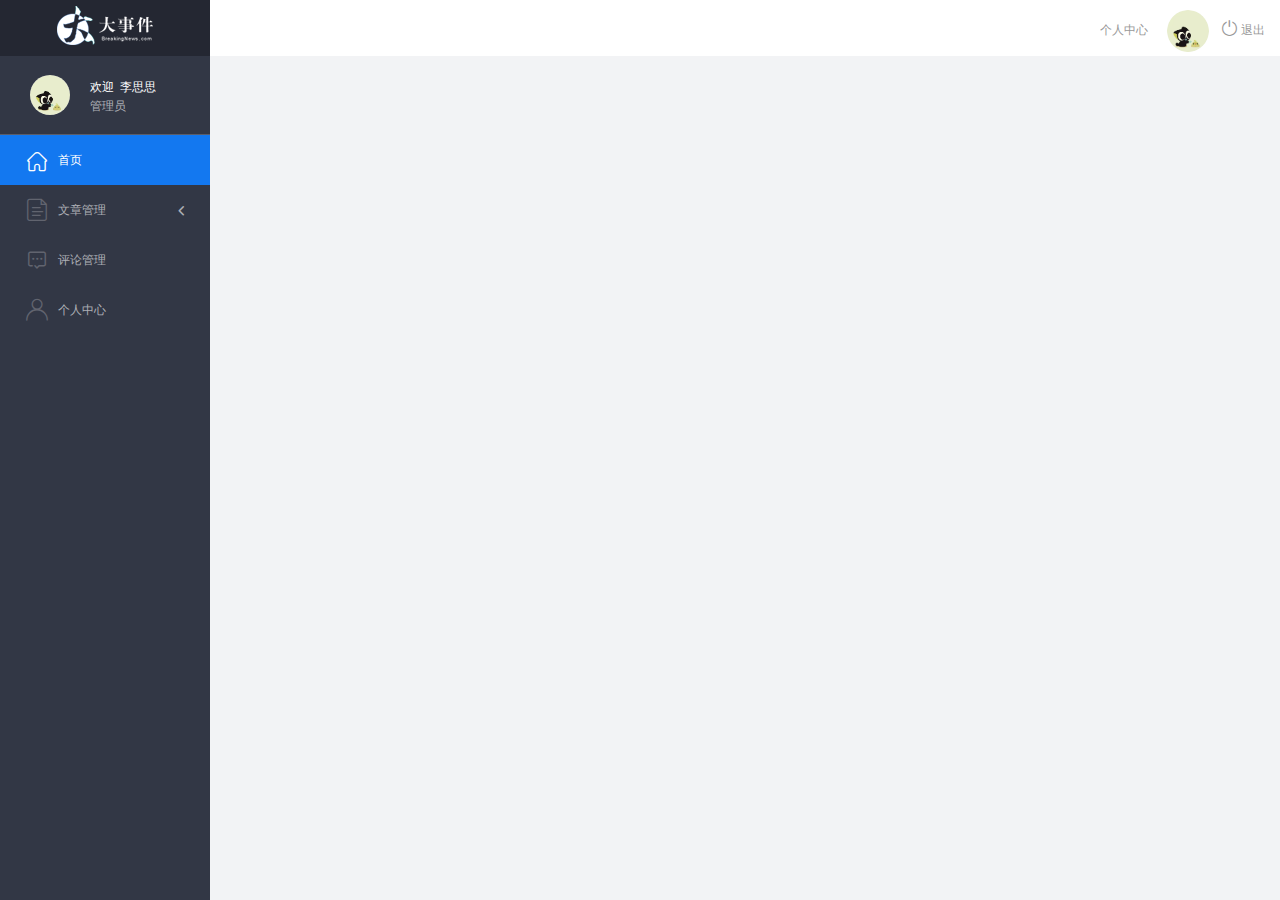
==== admin/index.html @ f2d38ae2 "初始化大事件项目" ====
<!DOCTYPE html>
<html lang="en">

<head>
    <meta charset="UTF-8">
    <meta name="viewport" content="width=device-width, initial-scale=1.0">
    <meta http-equiv="X-UA-Compatible" content="ie=edge">
    <title>大事件-后台首页</title>
    <link rel="stylesheet" href="./libs/bootstrap/css/bootstrap.min.css">
    <link rel="stylesheet" href="css/reset.css">
    <link rel="stylesheet" href="css/iconfont.css">
    <link rel="stylesheet" href="css/main.css">
    <script src="./libs/jquery-1.12.4.min.js"></script>
    <!-- 导入bootstrap的js文件 -->
    <script src="./libs/bootstrap/js/bootstrap.min.js"></script>
</head>

<body>
    <div class="sider">
        <a href="#" class="logo"><img src="images/logo02.png" alt="logo"></a>
        <div class="user_info">
            <img src="images/2.jpg" alt="person">
            <span>欢迎&nbsp;&nbsp;李思思</span>
            <b>管理员</b>
        </div>
        <!-- 左侧导航栏 -->
        <div class="menu">
            <div class="level01 active"><a href="#" target="main_frame"><i
                        class="iconfont icon-yidiandiantubiao04"></i><span>首页</span></a></div>
            <div class="level01"><a href="#"><i class="iconfont icon-icon-article"></i><span>文章管理</span><b
                        class="iconfont icon-arrowdownl"></b></a></div>
            <ul class="level02">
                <li><a href="#" target="main_frame"><i class="iconfont icon-previewright"></i><span>文章列表</span></a></li>
                <li><a href="#" target="main_frame"><i class="iconfont icon-previewright"></i><span>发表文章</span></a></li>
                <li><a href="#" target="main_frame"><i class="iconfont icon-previewright"></i><span>文章类别管理</span></a>
                </li>
            </ul>

            <div class="level01"><a href="#" target="main_frame"><i
                        class="iconfont icon-comment"></i><span>评论管理</span></a></div>
            <div class="level01" id="user"><a href="#" target="main_frame"><i
                        class="iconfont icon-user"></i><span>个人中心</span></a></div>
        </div>
        <!-- 顶部栏 -->
        <div class="header_bar">
            <div class="user_center_link">
                <a href="./user.html" target="main_frame">个人中心</a>
                <img src="images/2.jpg" alt="person">
                <a href="javascript:void(0)" class="logout"><i class="iconfont icon-tuichu"></i> 退出</a>
            </div>
        </div>
        <!-- 右侧主体内容 -->
        <div class="main" id="main_body">

        </div>
    </div>
</body>
</html>
---- admin/css/iconfont.css ----
@font-face {font-family: "iconfont";
  src: url('../fonts/iconfont.eot?t=1558003957214'); /* IE9 */
  src: url('../fonts/iconfont.eot?t=1558003957214#iefix') format('embedded-opentype'), /* IE6-IE8 */
  url('[data-uri]') format('woff2'),
  url('../fonts/iconfont.woff?t=1558003957214') format('woff'),
  url('../fonts/iconfont.ttf?t=1558003957214') format('truetype'), /* chrome, firefox, opera, Safari, Android, iOS 4.2+ */
  url('../fonts/iconfont.svg?t=1558003957214#iconfont') format('svg'); /* iOS 4.1- */
}

.iconfont {
  font-family: "iconfont" !important;
  font-size: 16px;
  font-style: normal;
  -webkit-font-smoothing: antialiased;
  -moz-osx-font-smoothing: grayscale;
}

.icon-yidiandiantubiao04:before {
  content: "\e607";
}

.icon-arrowdownl:before {
  content: "\e6a3";
}

.icon-key:before {
  content: "\e68b";
}

.icon-tuichu:before {
  content: "\e622";
}

.icon-previewright:before {
  content: "\e75c";
}

.icon-system:before {
  content: "\e6a6";
}

.icon-icondate:before {
  content: "\e609";
}

.icon-search:before {
  content: "\e656";
}

.icon-system1:before {
  content: "\e608";
}

.icon-user:before {
  content: "\e645";
}

.icon-comment:before {
  content: "\e60a";
}

.icon-icon-article:before {
  content: "\e601";
}
---- admin/css/main.css ----
body{
    font-family:'MicroSoft YaHei';
    background-color: #f2f3f5;
}
.main_wrap{
    position:fixed;
    width:100%;
    height:100%;
    left:0px;
    top:0px;
    background:url('../images/login_bg.jpg'); 
    background-size:100% 100%; 
  }
.header{
    width:1200px;
    overflow: hidden;
    margin:20px auto 0;
}
.heade .logo{
    float: left;
}
.header .copyright{
    float:right;
    font-size:12px;
    color:#fff;
    text-align:right;
    line-height:20px;
    margin-top:10px;
}
.login_form_con{
    position:absolute;
    left:50%;
    top:50%;
    margin-left:-200px;
    margin-top:-155px;
    width:400px;
    height:310px;
    background-color: #edeff0;
}

.login_form{
    position: relative;
}

.login_form .icon-user{
    position:absolute;
    font-size:16px;
    color:#999;
    left:46px;
    top:12px;
}
.login_form .icon-key{
    position:absolute;
    font-size:18px;
    color:#999;
    left:46px;
    top:78px;
}
.login_title{
    height:60px;
    background:url('../images/login_title.png') center center no-repeat #fff;
}
.input_txt,.input_pass,.input_sub{
    display:block;
    width:334px;
    height:37px;
    padding:0px;
    text-indent:40px;
    border:1px solid #ddd;
    margin:27px auto 0;
    outline:none;
}
.input_sub{
    margin-top:40px;
    height:42px;
    background-color: #19b9e7;
    text-indent:0px;
    font-size:18px;
    color:#fff;
    cursor: pointer;
}
.input_sub:hover{
    background-color: #08a0cc;
}

.sider{
    position:fixed;
    left:0;
    top:0;
    bottom:0;
    width:210px;
    background-color: #323745;
}
.sider .logo{
    display:block;
    height:56px;
    background-color: #242732;
    overflow: hidden;
}
.sider .logo img{
    display:block;
    margin:6px auto 0;
}
.user_info{
    height:79px;
    border-bottom:1px solid #5a5e6b;
}

.user_info img{
    float: left;
    width:40px;
    height:40px;
    border-radius:20px;
    margin:19px 0 0 30px;
}
.user_info span{
    float: left;
    width:120px;
    font-size:12px;
    color:#fff;
    margin:23px 0 0 20px;
}
.user_info b{
    float: left;
    width: 120px;
    font-weight:normal;
    font-size:12px;
    color:#adafb5;
    margin:2px 0 0 20px;
}

.menu .level01{
    height:50px;
    line-height:50px;
}
.menu .level01 a{
    display:block;
    height:50px;
    font-size:12px;
    color:#adafb5;
    overflow: hidden;
}
.menu .level01.active a{
    background-color: #1378f0;
    color:#fff;
}
.menu .level01.active i{
    color:#fff;
}

.menu .level01 a:hover{
    background-color: #1378f0;
    color:#fff;
}
.menu .level01 a:hover i{
    color:#fff;
}
.menu .level01 i{
    color:#61646f;
    font-size:22px;
    float: left;
    margin-left:26px;
}
.menu .level01 span{
    float: left;
    margin-left:10px;
}
.menu .level01 b{
    float: right;
    margin-right:20px;
    font-weight:normal;
    transform:rotate(90deg);
    transition:all 500ms ease;
}

.menu .level01 .rotate0{
    transform:rotate(0deg);
}

.menu .level02{
    background: #242732;
    display:none;
}


.menu .level02 li{
    height:40px;
    line-height:40px;
}
.menu .level02 li a{
    display:block;
    height:40px;
    font-size:12px;
    color:#adafb5;
    overflow: hidden;
}

.menu .level02 li a:hover{
    background-color: #1378f0;
    color:#fff;
}

.menu .level02 li i{
    font-size:12px;
    float: left;
    margin-left:60px;
}
.menu .level02 li span{
    font-size:12px;
    float: left;
    margin-left:5px;
}

.menu .level02 .active a{
    color:#ffae00;
}

.header_bar{
    position:fixed;
    left:210px;
    right:0;
    top:0;
    height:56px;
    background-color: #fff;
}

.main{
    position:fixed;
    left:210px;
    top:56px;
    right:0;
    bottom:0;
    background-color: #f2f3f5;
}

.search_form{
    width:218px;
    height:33px;
    border:1px solid #ddd;
    background-color: #f2f3f5;
    border-radius:16px;
    float: left;
    margin:12px 0 0 27px;
}

.search_form input{
    padding:0px;
    margin:0px;
    border:0px;
    float: left;
    background-color: #f2f3f5;
    font-size:12px;
    width:175px;
    height:31px;
    margin-left:12px;
    outline:none;
   
}

.search_form .icon-search{
    line-height:33px;
    cursor: pointer;
    font-size:18px;
    color:#abaebb;
}
.user_center_link{
    float:right;

}
.user_center_link a{
    line-height:56px;
    font-size:12px;
    color:#999;
    margin-right:15px;
}
.user_center_link a:hover{
    color:#ffae00
}

.user_center_link img{
    width:42px;
    height:42px;
    border-radius:32px;
    margin-right:10px;
}

.spannel_list{
    margin-top:20px;
}

.spannel{
	height:100px;
	overflow:hidden;
	text-align:center;
    position:relative;
    background-color: #fff;
    border:1px solid #e7e7e9;
    margin-bottom:20px;
}

.spannel em{
    font-style:normal;
	font-size:50px;
	line-height:50px;
	display:inline-block;
	margin:10px 0 0 20px;
	font-family:'Arial';
	color:#83a2ed;
}

.spannel span{
	font-size:14px;
	display:inline-block;
	color:#83a2ed;
	margin-left:10px;
}

.spannel b{
	position:absolute;
	left:0;
	bottom:0;
	width:100%;
	line-height:24px;
	background:#e5e5e5;
	color:#333;
	font-size:14px;
	font-weight:normal;
}

.scolor01 em,.scolor01 span{
	color:#6ac6e2;
}

.scolor02 em,.scolor02 span{
	color:#5fd9de;
}

.scolor03 em,.scolor03 span{
	color:#58d88e;
}


.gragh_pannel{
    height:350px;
    border:1px solid #e7e7e9;
    background-color: #fff!important; 
    margin-bottom:20px;  
}

.column_pannel{
    margin-bottom:20px;
    height:400px;
    border:1px solid #e7e7e9;
    background-color: #fff!important;   
}

.common_title{
    line-height:42px;
    background-color: #fbfbfb;
    border:1px solid #e7e7e9;
    margin-top:20px;
    text-indent: 15px;
    font-size:14px;
    color:#333;
}

.common_con{
    border:1px solid #e7e7e9;
    border-top:0px;
    background-color: #fff;
    padding-bottom:20px;
    margin-bottom:20px;
}
.opt_btns{
    margin-top:20px;
}

.mp20{
    margin-top:20px;
}

.pagination{   
   margin:0;
}

.article_form{
    margin-top:20px;
}

.form-group{
    margin-bottom:25px;
}

.form-group label{
    font-weight:normal;
    color:#666;
}

.icon-icondate{
    line-height:16px;
}

.user_pic{
    width:100px;
    height:100px;
    margin-bottom:10px;
}

.article_cover{
    width:200px;
    height:200px;
    margin-bottom:10px;
}
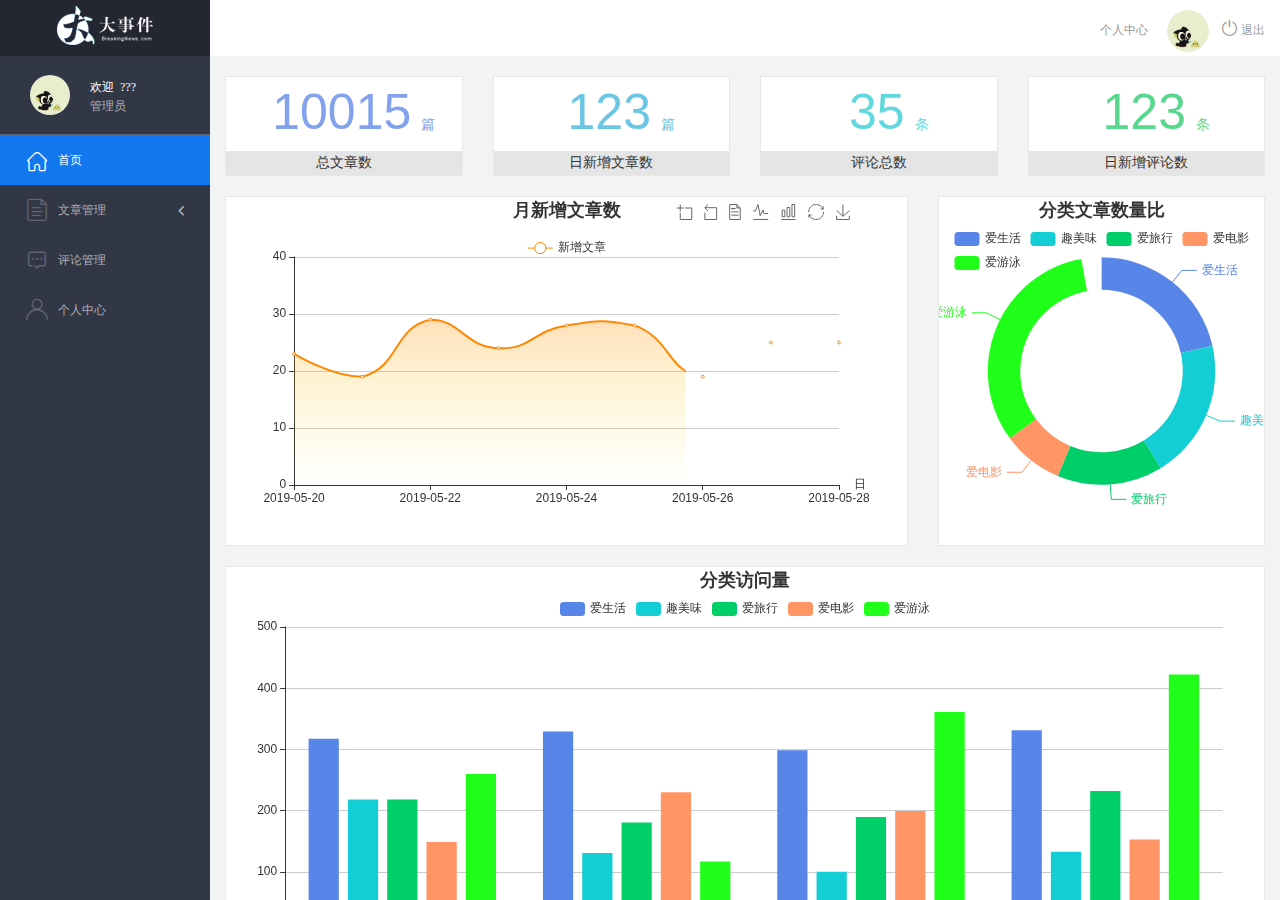
==== commit 2fb611dd: "实现主页左侧导航栏点击交互" ====
--- a/admin/index.html
+++ b/admin/index.html
@@ -1,58 +1,63 @@
 <!DOCTYPE html>
-<html lang="en">
+<html>
 
 <head>
-    <meta charset="UTF-8">
-    <meta name="viewport" content="width=device-width, initial-scale=1.0">
-    <meta http-equiv="X-UA-Compatible" content="ie=edge">
-    <title>大事件-后台首页</title>
-    <link rel="stylesheet" href="./libs/bootstrap/css/bootstrap.min.css">
-    <link rel="stylesheet" href="css/reset.css">
-    <link rel="stylesheet" href="css/iconfont.css">
-    <link rel="stylesheet" href="css/main.css">
-    <script src="./libs/jquery-1.12.4.min.js"></script>
-    <!-- 导入bootstrap的js文件 -->
-    <script src="./libs/bootstrap/js/bootstrap.min.js"></script>
+  <meta charset="UTF-8">
+  <meta name="viewport" content="width=device-width, initial-scale=1.0">
+  <meta http-equiv="X-UA-Compatible" content="ie=edge">
+  <title>大事件-后台首页</title>
+  <link rel="stylesheet" href="libs/bootstrap/css/bootstrap.min.css">
+  <link rel="stylesheet" href="css/reset.css">
+  <link rel="stylesheet" href="css/iconfont.css">
+  <link rel="stylesheet" href="css/main.css">
+  <link rel="stylesheet" href="css/index.css">
+  <script src="libs/jquery-1.12.4.min.js"></script>
+  <!-- 导入bootstrap的js文件 -->
+  <script src="libs/bootstrap/js/bootstrap.min.js"></script>
+  <script src="libs/http.js"></script>
 </head>
 
 <body>
-    <div class="sider">
-        <a href="#" class="logo"><img src="images/logo02.png" alt="logo"></a>
-        <div class="user_info">
-            <img src="images/2.jpg" alt="person">
-            <span>欢迎&nbsp;&nbsp;李思思</span>
-            <b>管理员</b>
-        </div>
-        <!-- 左侧导航栏 -->
-        <div class="menu">
-            <div class="level01 active"><a href="#" target="main_frame"><i
-                        class="iconfont icon-yidiandiantubiao04"></i><span>首页</span></a></div>
-            <div class="level01"><a href="#"><i class="iconfont icon-icon-article"></i><span>文章管理</span><b
-                        class="iconfont icon-arrowdownl"></b></a></div>
-            <ul class="level02">
-                <li><a href="#" target="main_frame"><i class="iconfont icon-previewright"></i><span>文章列表</span></a></li>
-                <li><a href="#" target="main_frame"><i class="iconfont icon-previewright"></i><span>发表文章</span></a></li>
-                <li><a href="#" target="main_frame"><i class="iconfont icon-previewright"></i><span>文章类别管理</span></a>
-                </li>
-            </ul>
+  <div class="sider">
+    <a href="#" class="logo"><img src="images/logo02.png" alt="logo"></a>
+    <div class="user_info">
+      <img class="user_avatar" src="images/2.jpg" alt="person">
+      <span>欢迎&nbsp;&nbsp;<span class="nickname" id="nickname">???</span></span>
+      <b>管理员</b>
+    </div>
+    <!-- 左侧导航栏 -->
+    <div class="menu">
+      <div class="level01 active"><a href="main_count.html" target="main_frame"><i
+            class="iconfont icon-yidiandiantubiao04"></i><span>首页</span></a></div>
+      <div class="level01"><a href="javascript:;"><i class="iconfont icon-icon-article"></i><span>文章管理</span><b
+            class="iconfont icon-arrowdownl"></b></a></div>
+      <ul class="level02">
+        <li><a href="article_list.html" target="main_frame"><i class="iconfont icon-previewright"></i><span>文章列表</span></a></li>
+        <li><a href="article_release.html" target="main_frame"><i class="iconfont icon-previewright"></i><span>发表文章</span></a></li>
+        <li><a href="article_category.html" target="main_frame"><i class="iconfont icon-previewright"></i><span>文章类别管理</span></a>
+        </li>
+      </ul>
 
-            <div class="level01"><a href="#" target="main_frame"><i
-                        class="iconfont icon-comment"></i><span>评论管理</span></a></div>
-            <div class="level01" id="user"><a href="#" target="main_frame"><i
-                        class="iconfont icon-user"></i><span>个人中心</span></a></div>
-        </div>
-        <!-- 顶部栏 -->
-        <div class="header_bar">
-            <div class="user_center_link">
-                <a href="./user.html" target="main_frame">个人中心</a>
-                <img src="images/2.jpg" alt="person">
-                <a href="javascript:void(0)" class="logout"><i class="iconfont icon-tuichu"></i> 退出</a>
-            </div>
-        </div>
-        <!-- 右侧主体内容 -->
-        <div class="main" id="main_body">
+      <div class="level01"><a href="comment_list.html" target="main_frame"><i class="iconfont icon-comment"></i><span>评论管理</span></a>
+      </div>
+      <div class="level01" id="user"><a href="user.html" target="main_frame"><i
+            class="iconfont icon-user"></i><span>个人中心</span></a></div>
+    </div>
+    <!-- 顶部栏 -->
+    <div class="header_bar">
+      <div class="user_center_link">
+        <a href="user.html" target="main_frame">个人中心</a>
+        <img class="user_avatar" src="images/2.jpg" alt="person">
+        <a href="javascript:void(0)" class="logout"><i class="iconfont icon-tuichu"></i> 退出</a>
+      </div>
+    </div>
+    <!-- 右侧主体内容 -->
+    <div class="main" id="main_body">
+      <iframe src="main_count.html" name="main_frame" frameborder="0" width="100%" height="100%"></iframe>
+    </div>
+  </div>
 
-        </div>
-    </div>
+  <script src="js/index.js"></script>
 </body>
+
 </html>--- a/admin/css/main.css
+++ b/admin/css/main.css
@@ -196,7 +196,6 @@
 }
 
 .menu .level02 li a:hover{
-    background-color: #1378f0;
     color:#fff;
 }
 
--- a/admin/css/index.css
+++ b/admin/css/index.css
@@ -0,0 +1,4 @@
+.user_info .nickname {
+  margin: 0;
+  float: none;
+}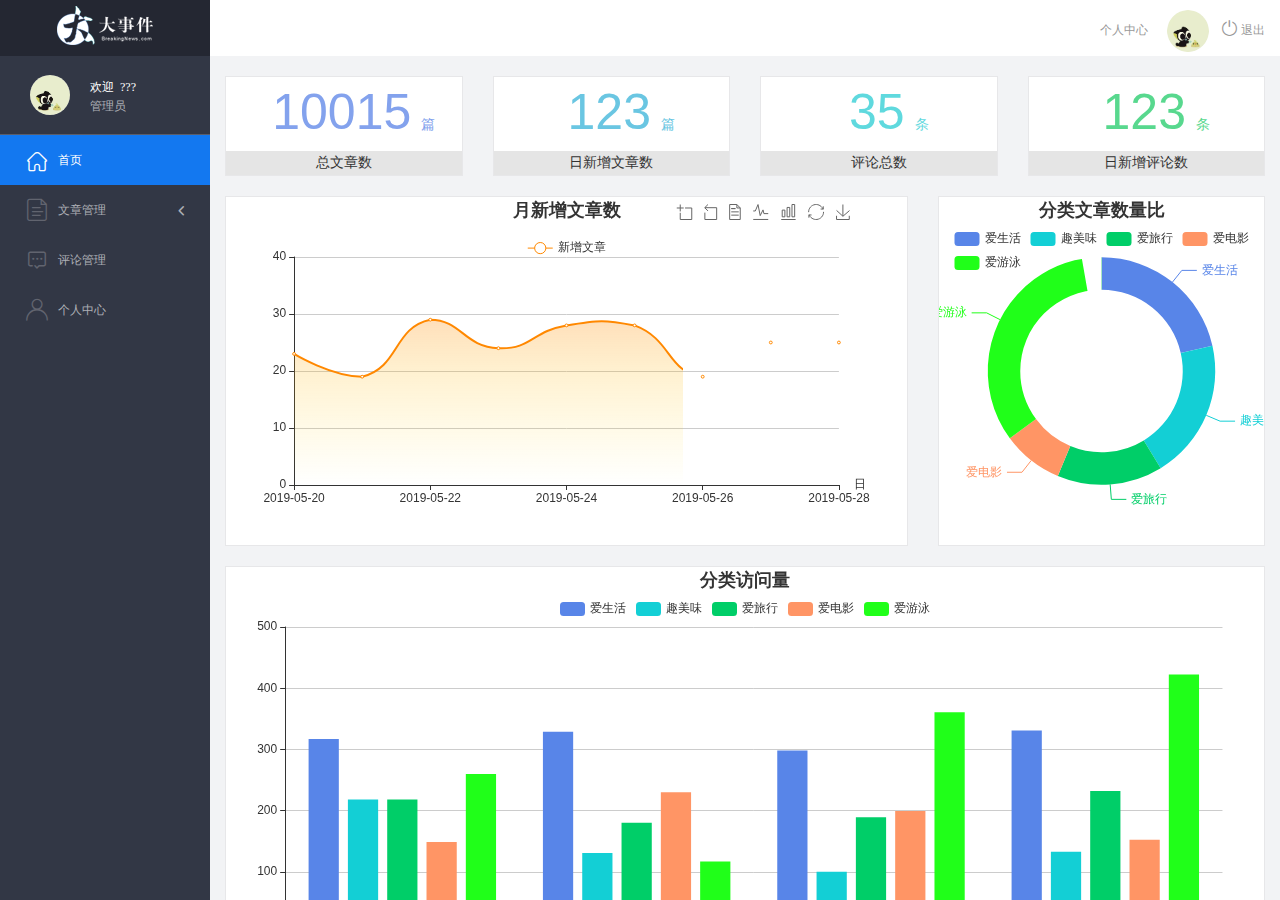
==== commit 43af3042: "补充一个用户登出功能" ====
--- a/admin/index.html
+++ b/admin/index.html
@@ -48,7 +48,7 @@
       <div class="user_center_link">
         <a href="user.html" target="main_frame">个人中心</a>
         <img class="user_avatar" src="images/2.jpg" alt="person">
-        <a href="javascript:void(0)" class="logout"><i class="iconfont icon-tuichu"></i> 退出</a>
+        <a href="javascript:void(0)" class="logout" id="logout"><i class="iconfont icon-tuichu"></i> 退出</a>
       </div>
     </div>
     <!-- 右侧主体内容 -->
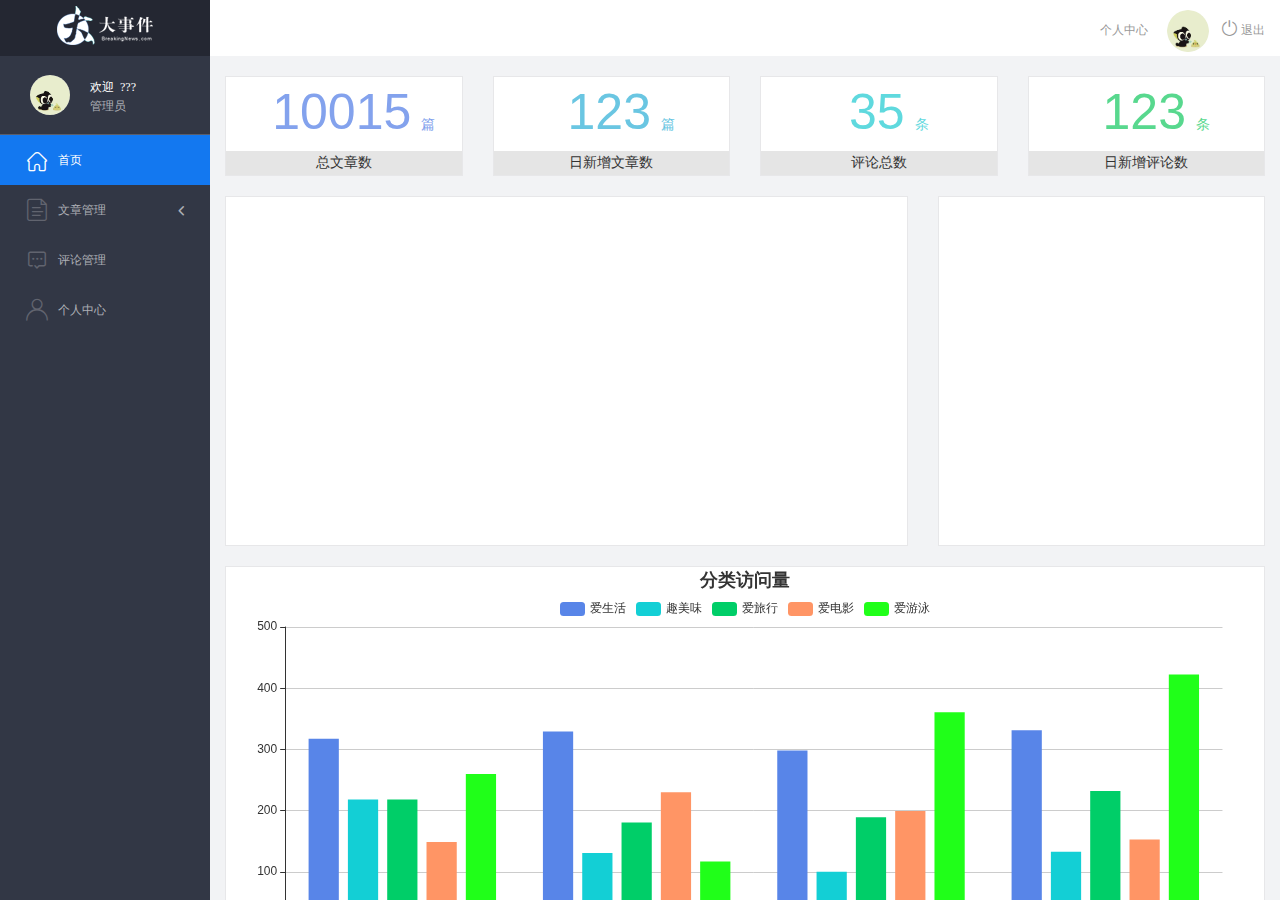
==== commit 9c5aaba2: "导航栏使用事件冒泡，头部个人中心按钮点击时索引左侧导航栏" ====
--- a/admin/index.html
+++ b/admin/index.html
@@ -46,7 +46,7 @@
     <!-- 顶部栏 -->
     <div class="header_bar">
       <div class="user_center_link">
-        <a href="user.html" target="main_frame">个人中心</a>
+        <a href="user.html" target="main_frame" id="headerUserCenterBtn">个人中心</a>
         <img class="user_avatar" src="images/2.jpg" alt="person">
         <a href="javascript:void(0)" class="logout" id="logout"><i class="iconfont icon-tuichu"></i> 退出</a>
       </div>
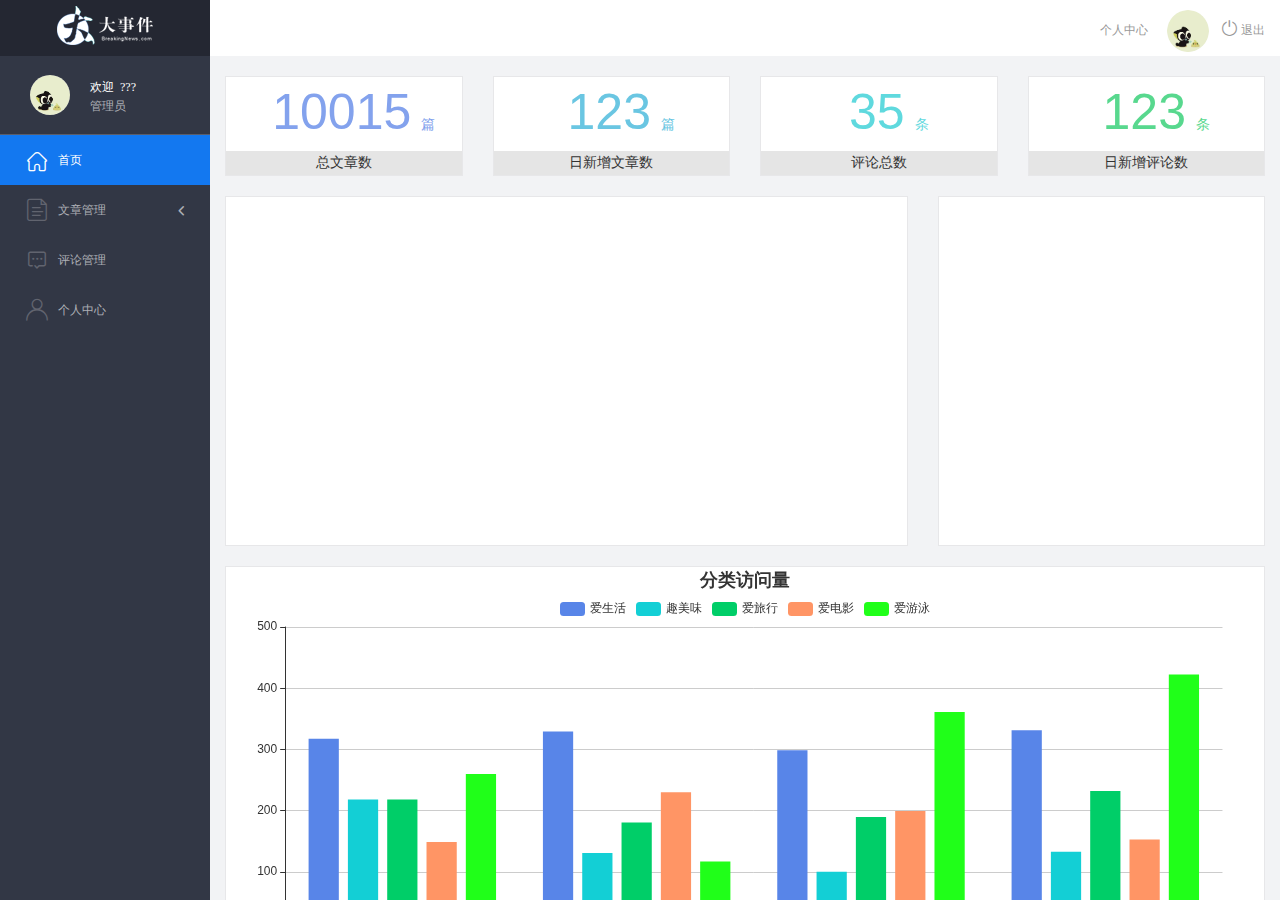
==== commit f4c29026: "修改管理主页页面" ====
--- a/admin/index.html
+++ b/admin/index.html
@@ -19,7 +19,7 @@
 
 <body>
   <div class="sider">
-    <a href="#" class="logo"><img src="images/logo02.png" alt="logo"></a>
+    <a href="/admin" class="logo"><img src="images/logo02.png" alt="logo"></a>
     <div class="user_info">
       <img class="user_avatar" src="images/2.jpg" alt="person">
       <span>欢迎&nbsp;&nbsp;<span class="nickname" id="nickname">???</span></span>
